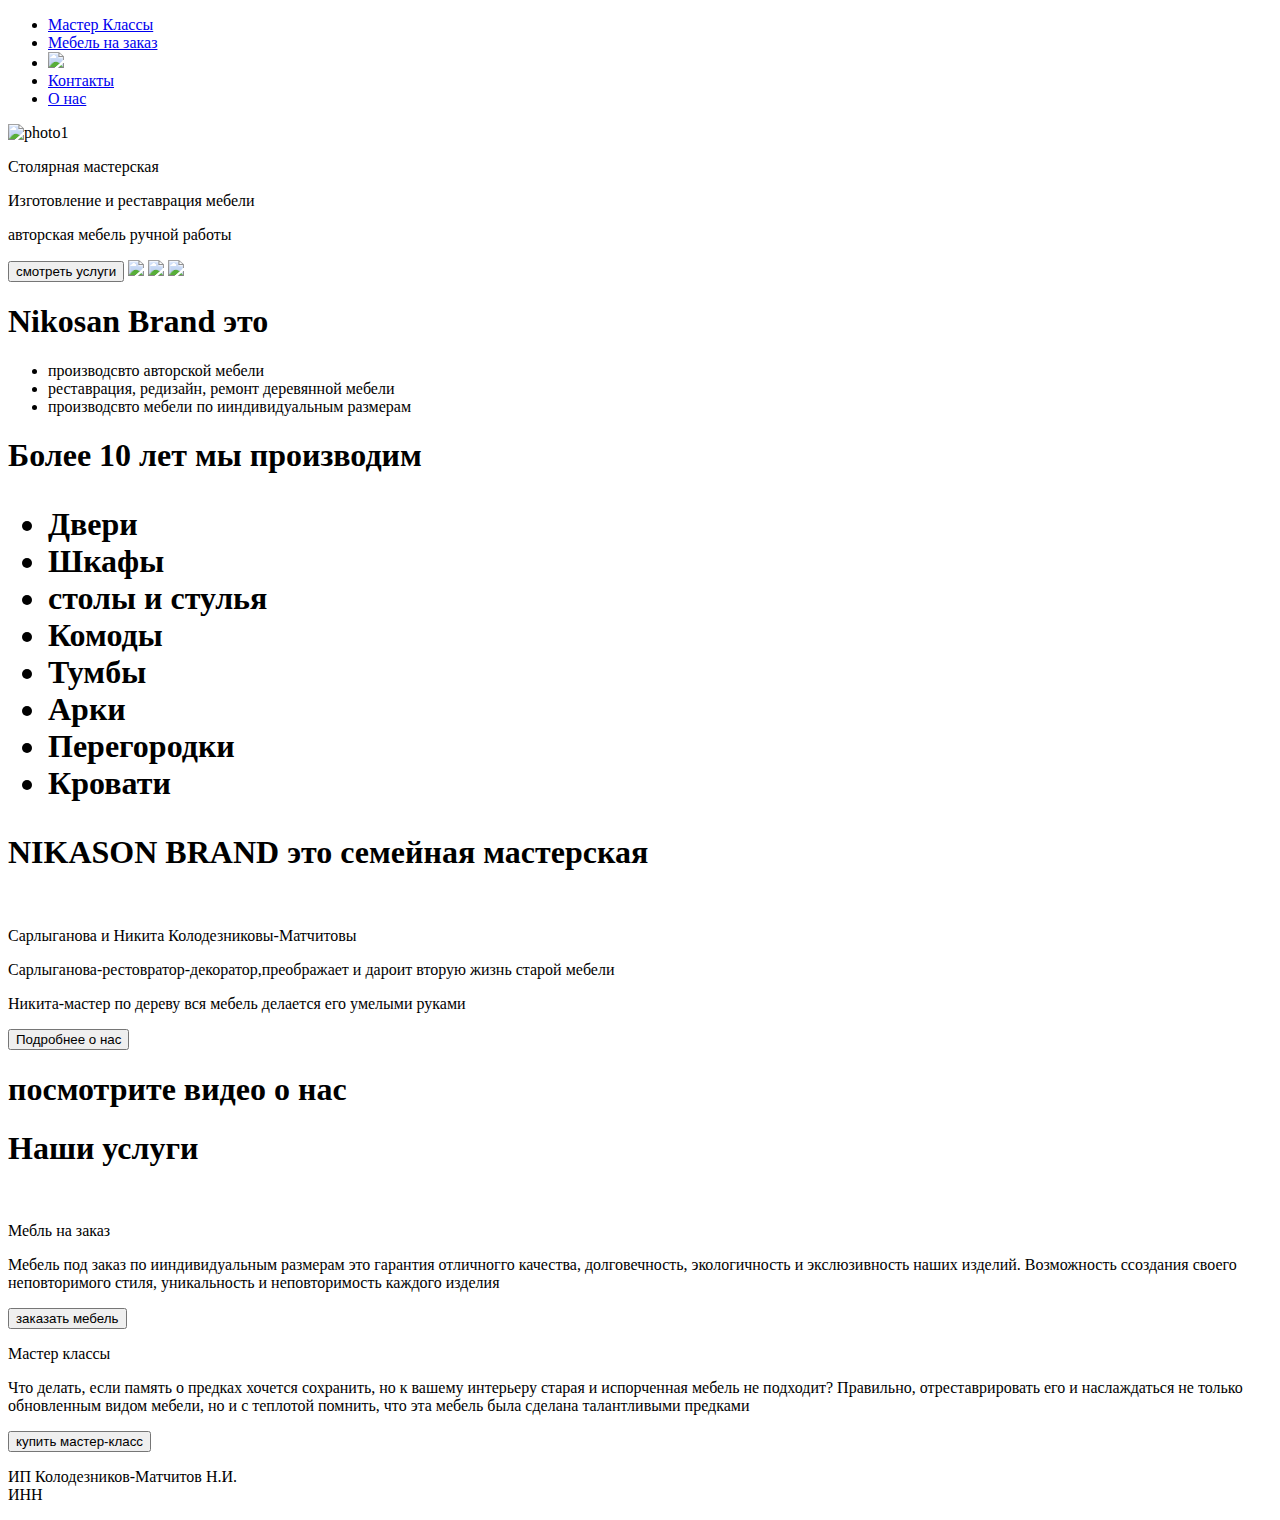
==== html/index.html @ ca7d0fd0 "prep" ====
<!DOCTYPE html> 
<html lang="en"> 
<head> 
    <meta charset="UTF-8"> 
    <meta http-equiv="X-UA-Compatible" content="IE=edge"> 
    <meta name="viewport" content="width=device-width, initial-scale=1.0"> 
    <title>Document</title> 
</head> 
<body> 
    <header> 
        <nav> 
            <ul> 
                <li> 
                    <a href="#">Мастер Классы</a> 
                </li> 
                    <li> 
                     <a href="#">Мебель на заказ</a> 
                    </li>  
                        <li> 
                            <img src="images_indexHTML/IMG_1024 4.svg"></a> 
                        </li>  
                            <li> 
                                <a href="#">Контакты</a> 
                            </li> 
                                <li> 
                                    <a href="#">О нас</a> 
                                </li> 
                                        </ul> 
        </nav> 
        </header> 
        <main> 
            <section> 
               <img src="#" alt="photo1"> 
                    <p>Столярная мастерская</p> 
                         <p>    Изготовление и реставрация мебели</p> 
                             <p>    авторская мебель ручной работы </p> 
                                <button>смотреть услуги</button> 
                                <img src="#"> 
                                <img src="#"> 
                               <img src="#"> 
            </section> 
 
            <section> 
 
                <h1>Nikosan Brand  это</h1> 
                <ul> 
                    <li>производсвто авторской мебели</li> 
                    <li>реставрация, редизайн, ремонт деревянной мебели</li> 
                    <li>производсвто мебели по ииндивидуальным размерам</li> 
                </ul> 
            </section> 
            <section> 
                <h1> 
                    Более 10 лет мы производим 
                    <ul> 
                        <li>Двери</li> 
                        <li>Шкафы</li> 
                        <li>столы и стулья</li> 
                        <li>Комоды</li> 
                        <li>Тумбы</li> 
                        <li>Арки</li> 
                        <li>Перегородки</li> 
                        <li>Кровати</li> 
                                         
                    </ul> 
                </h1> 
            </section> 
 
      
            <section> 
                <h1>NIKASON BRAND это семейная мастерская</h1> 
                <p><img src="#" alt=""></p> 
                <p>Сарлыганова и Никита Колодезниковы-Матчитовы</p> 
                <p>Сарлыганова-рестовратор-декоратор,преображает и дароит вторую жизнь старой мебели</p> 
                <p>Никита-мастер по дереву вся мебель делается его умелыми руками</p> 
                <p><button>Подробнее о нас</button></p> 
            </section> 
 
                <section> 
                    <h1>посмотрите видео о нас</h1> 
                </section> 
 
                <section> 
                    <h1>Наши услуги</h1> 
                    <p><img src="#" alt=""></p> 
                    <p>Мебль на заказ</p> 
                    <p> Мебель под заказ по ииндивидуальным размерам это гарантия отличногго качества, долговечность, экологичность и экслюзивность наших изделий. Возможность ссоздания своего неповторимого стиля, уникальность и неповторимость каждого изделия</p> 
                    <p><button>заказать мебель</button></p> 
                    <p>Мастер классы</p> 
                    <p>Что делать, если память о предках хочется сохранить, но к вашему интерьеру старая и испорченная мебель не подходит? Правильно, отреставрировать его и наслаждаться не только обновленным видом мебели, но и с теплотой помнить, что эта мебель была сделана талантливыми предками</p> 
                    <p><button>купить мастер-класс</button></p> 
                </section> 
                <footer> 
                    <div> 
                        <p>ИП Колодезников-Матчитов Н.И.<br> 
                        ИНН
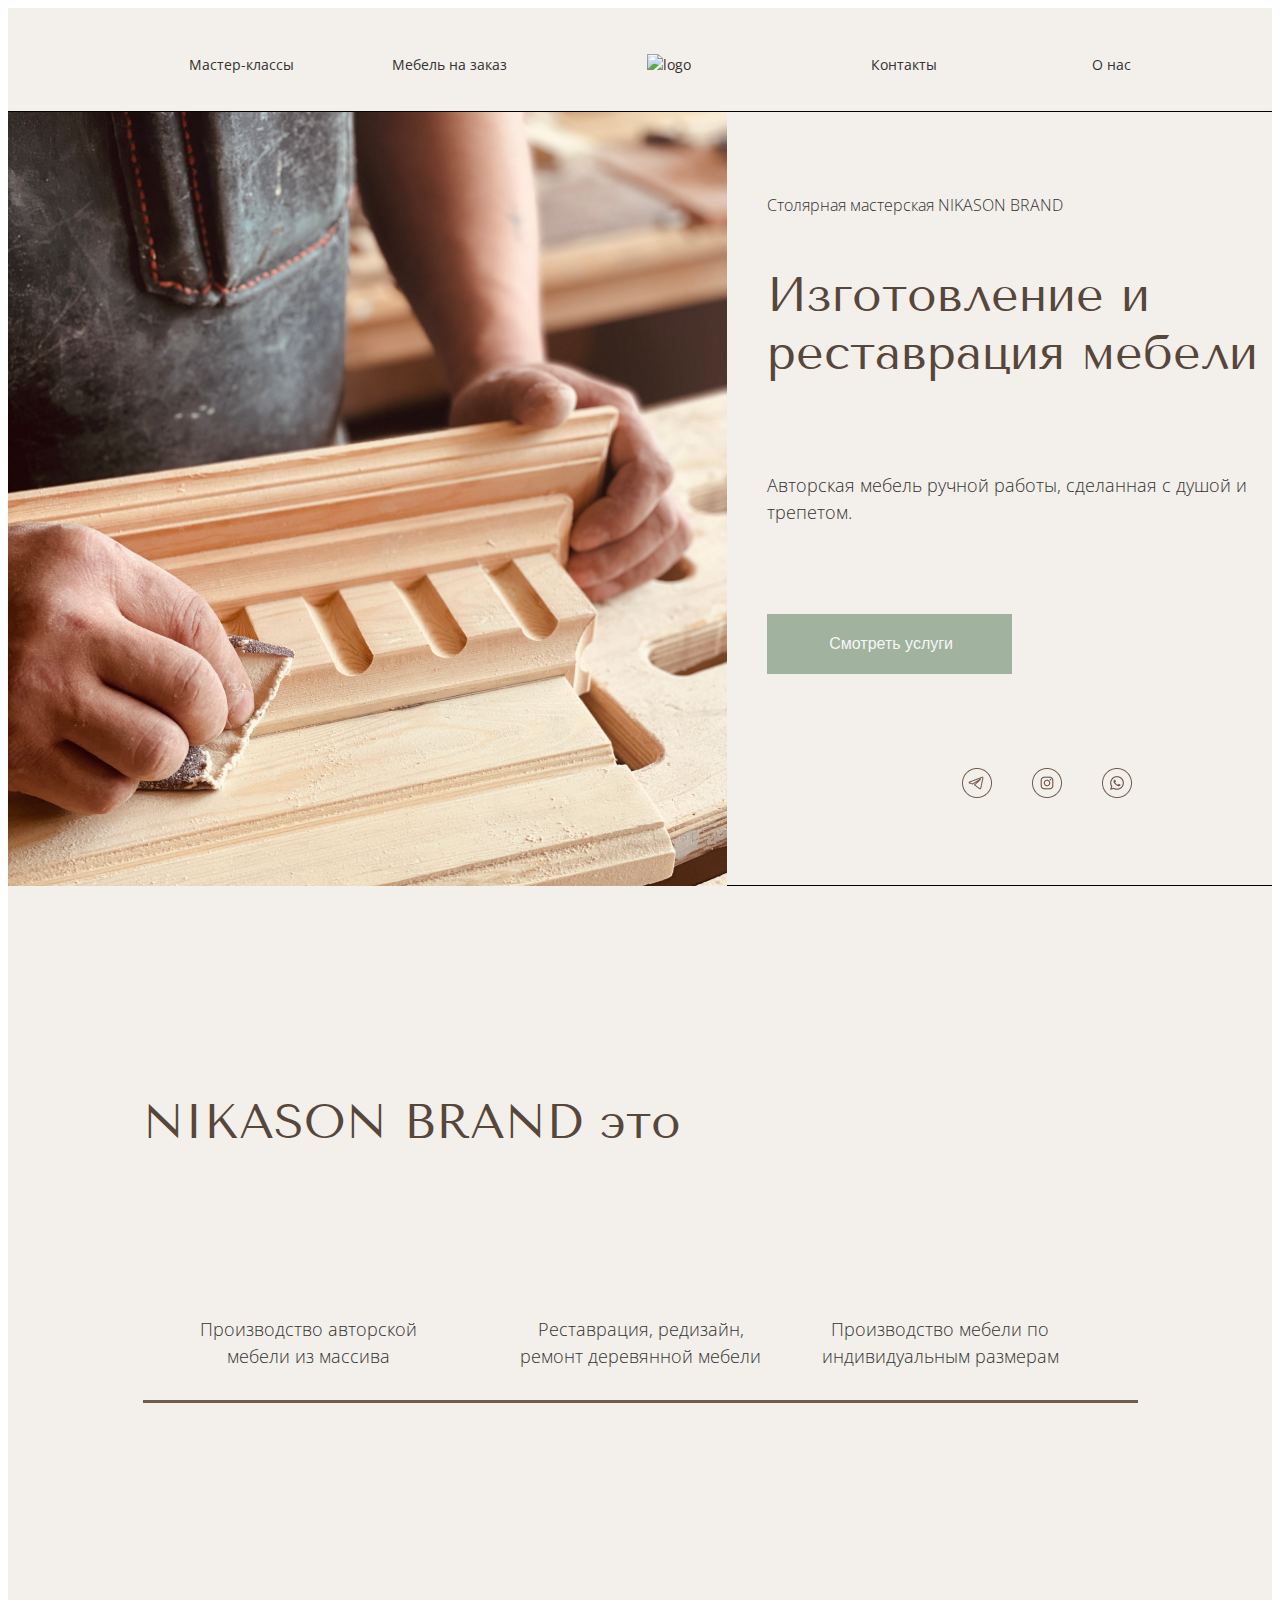
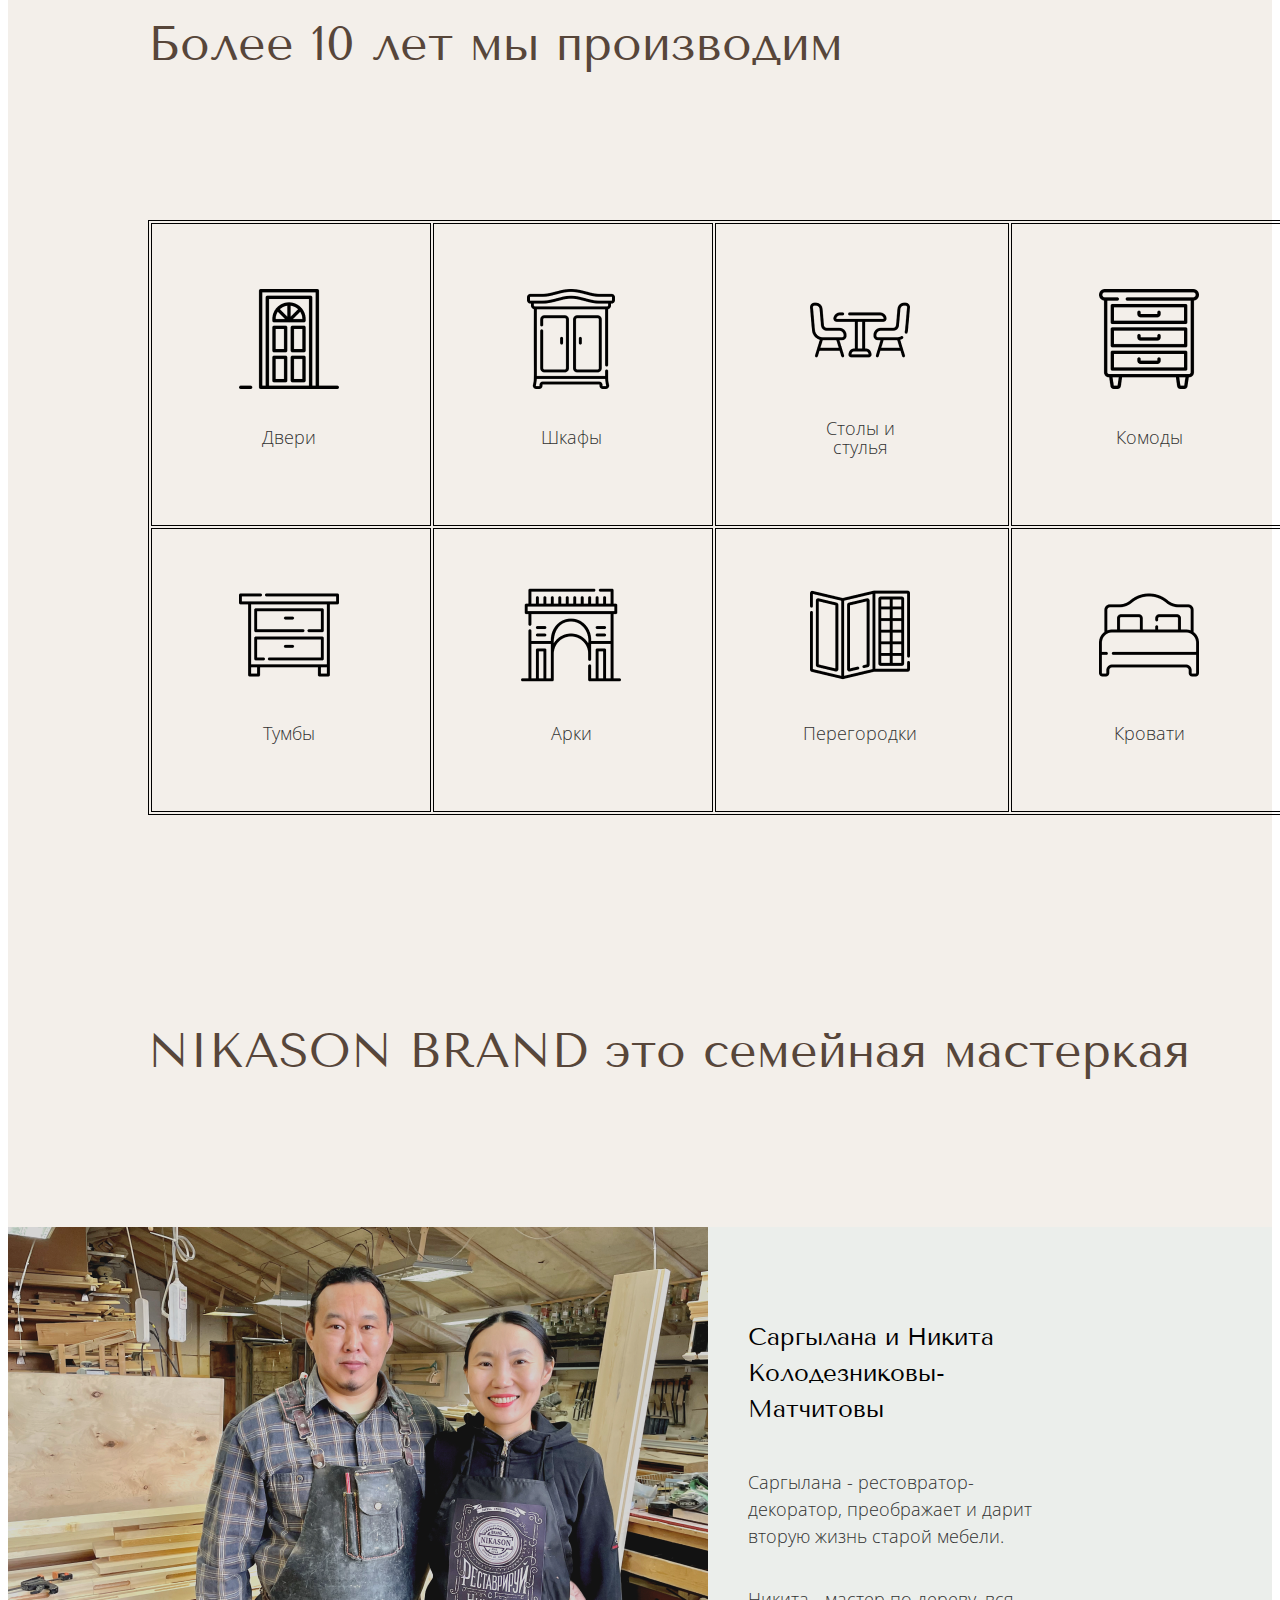
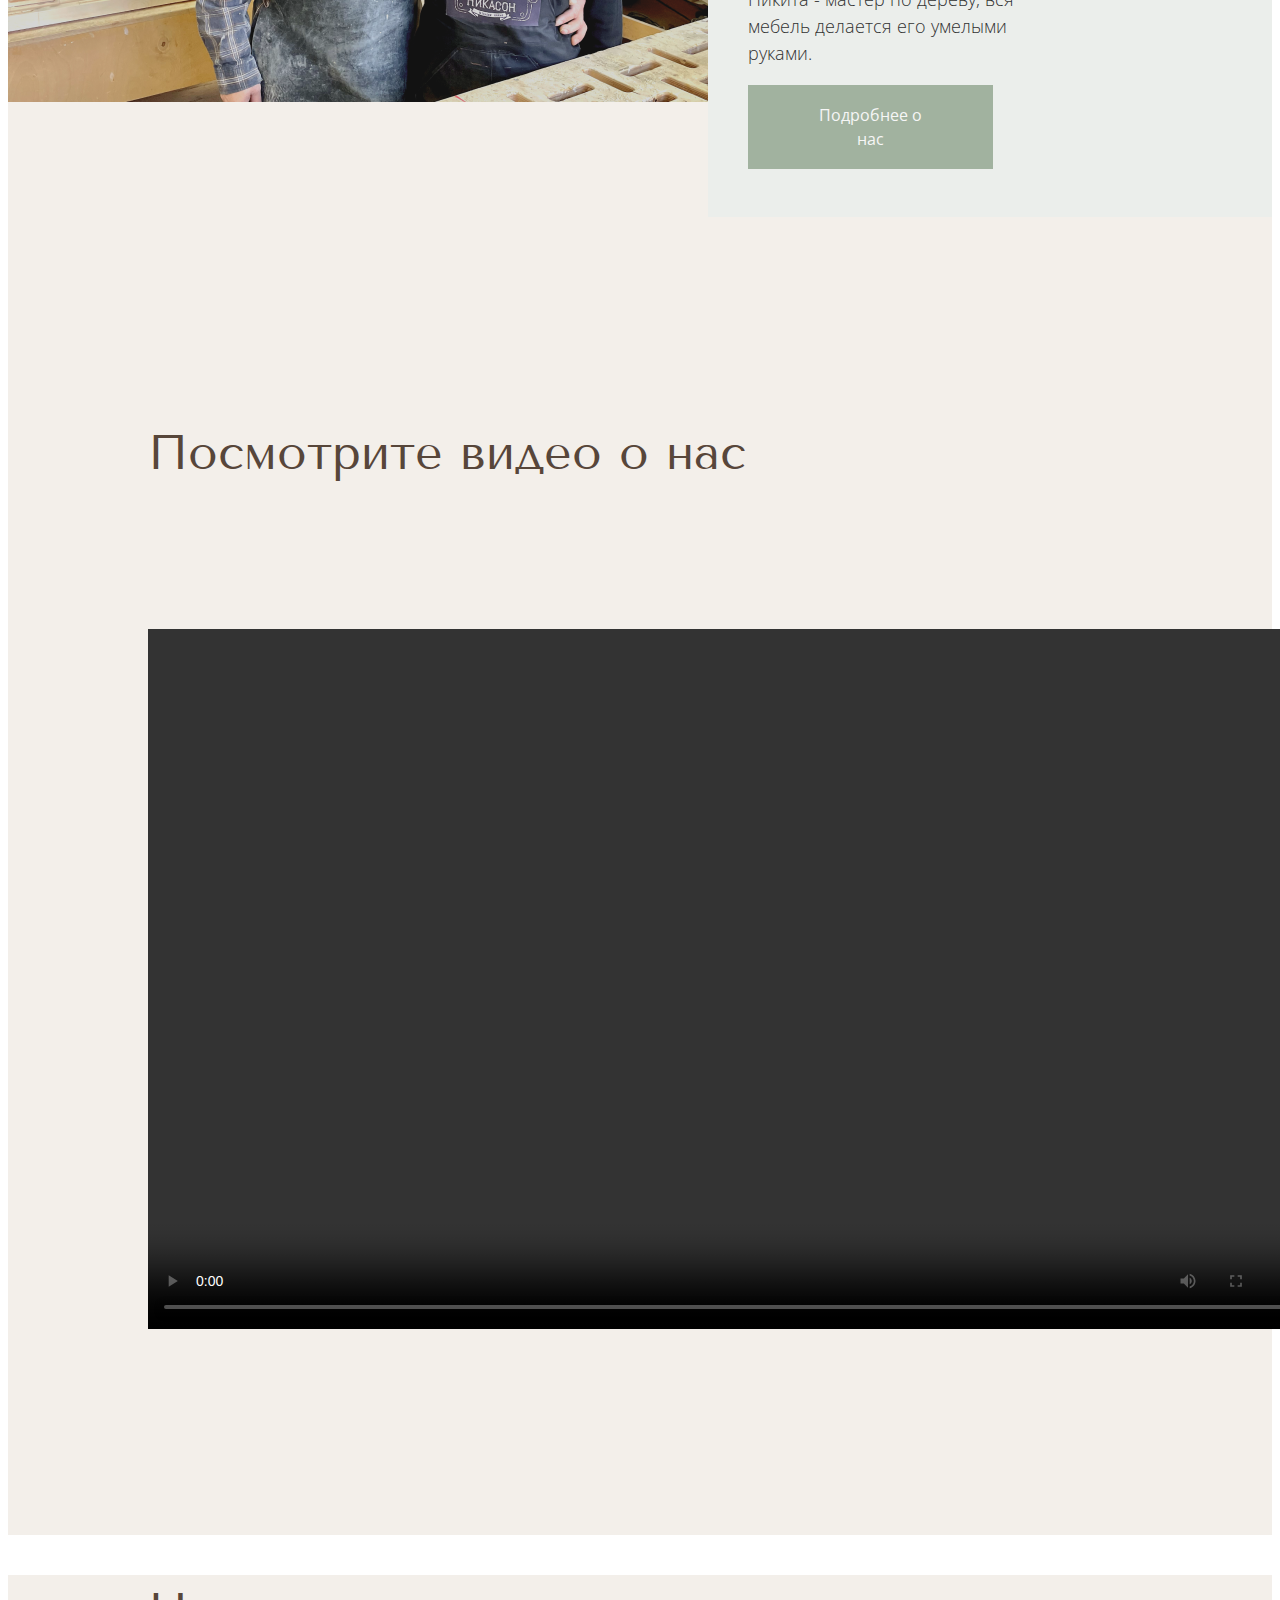
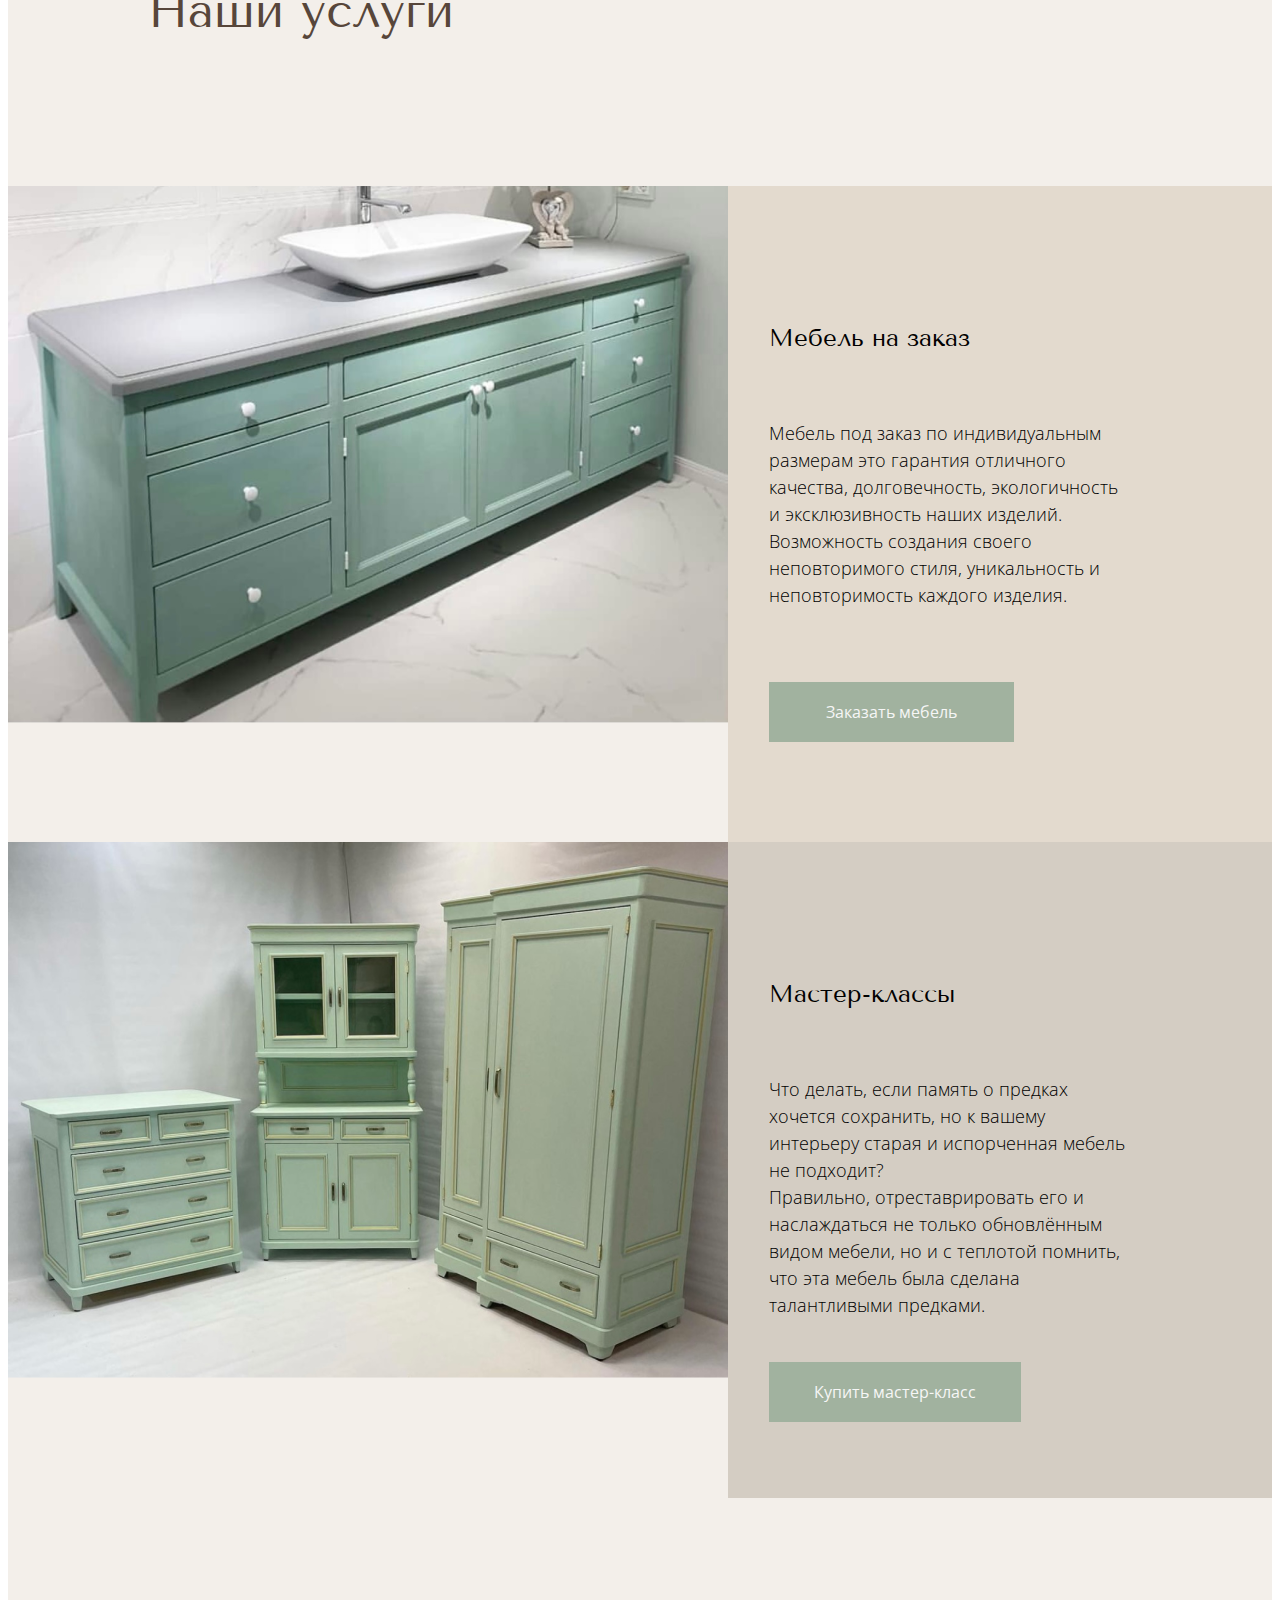
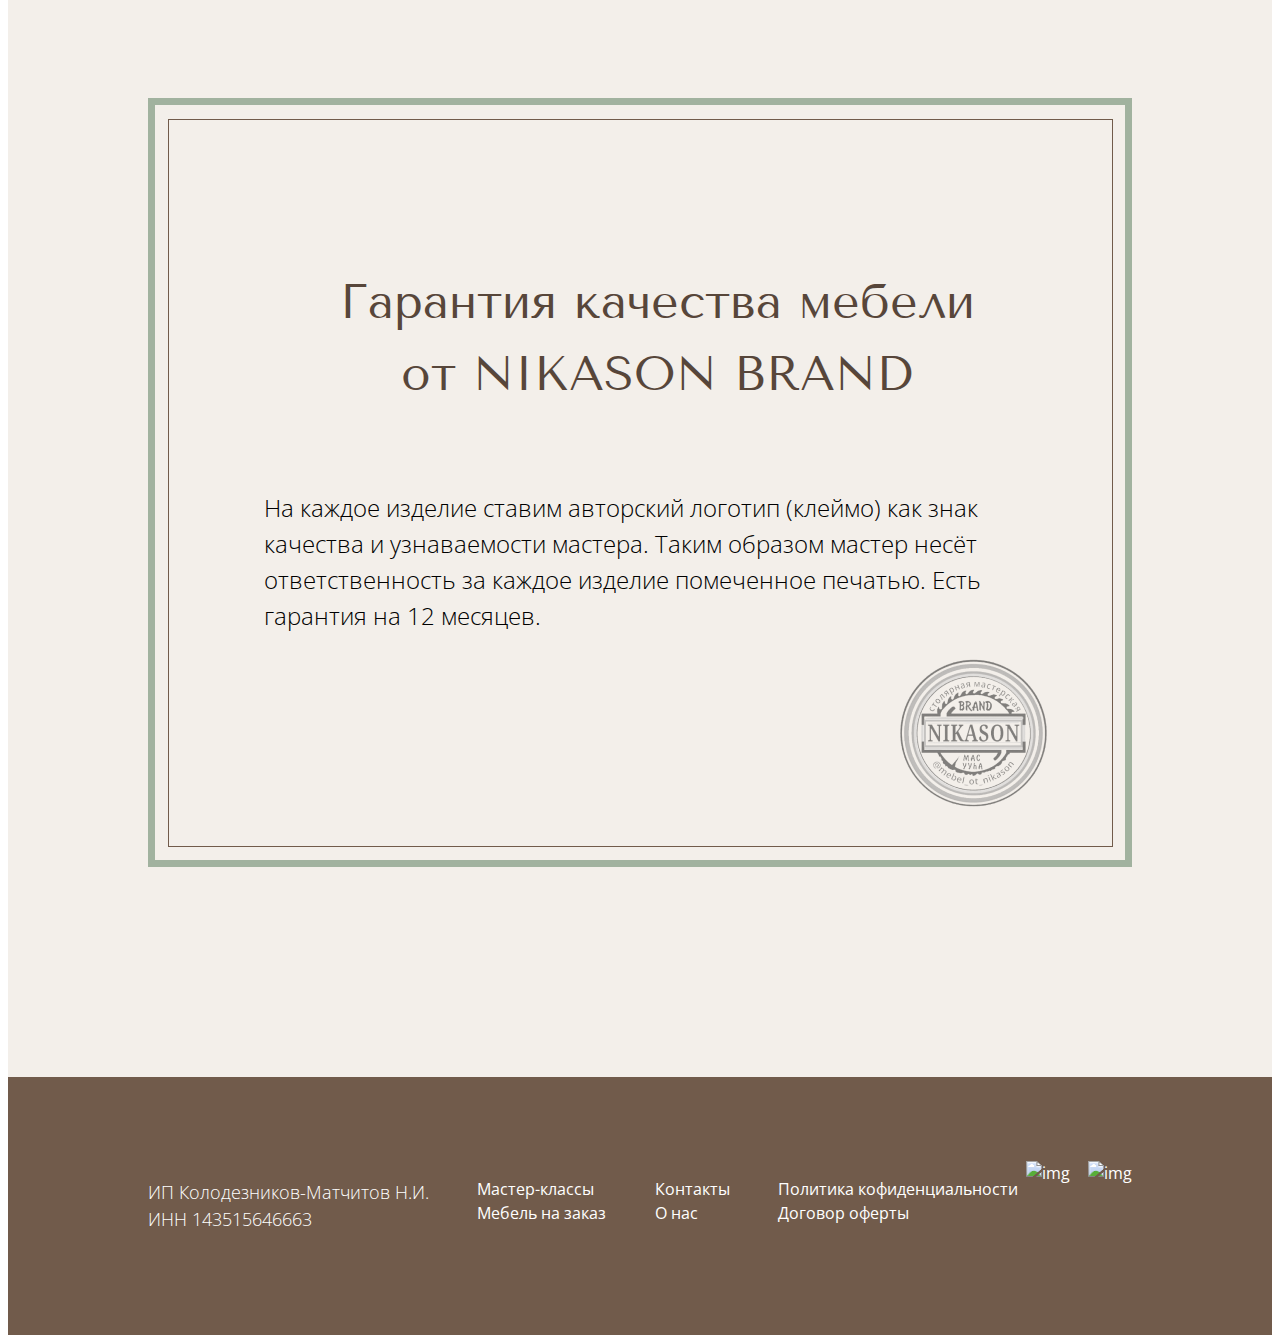
==== commit c24d3826: "final_commit" ====
--- a/html/index.html
+++ b/html/index.html
@@ -1,96 +1,197 @@
-<!DOCTYPE html> 
-<html lang="en"> 
-<head> 
-    <meta charset="UTF-8"> 
-    <meta http-equiv="X-UA-Compatible" content="IE=edge"> 
-    <meta name="viewport" content="width=device-width, initial-scale=1.0"> 
-    <title>Document</title> 
-</head> 
-<body> 
-    <header> 
-        <nav> 
-            <ul> 
-                <li> 
-                    <a href="#">Мастер Классы</a> 
-                </li> 
-                    <li> 
-                     <a href="#">Мебель на заказ</a> 
-                    </li>  
-                        <li> 
-                            <img src="images_indexHTML/IMG_1024 4.svg"></a> 
-                        </li>  
-                            <li> 
-                                <a href="#">Контакты</a> 
-                            </li> 
-                                <li> 
-                                    <a href="#">О нас</a> 
-                                </li> 
-                                        </ul> 
-        </nav> 
-        </header> 
-        <main> 
-            <section> 
-               <img src="#" alt="photo1"> 
-                    <p>Столярная мастерская</p> 
-                         <p>    Изготовление и реставрация мебели</p> 
-                             <p>    авторская мебель ручной работы </p> 
-                                <button>смотреть услуги</button> 
-                                <img src="#"> 
-                                <img src="#"> 
-                               <img src="#"> 
-            </section> 
- 
-            <section> 
- 
-                <h1>Nikosan Brand  это</h1> 
-                <ul> 
-                    <li>производсвто авторской мебели</li> 
-                    <li>реставрация, редизайн, ремонт деревянной мебели</li> 
-                    <li>производсвто мебели по ииндивидуальным размерам</li> 
-                </ul> 
-            </section> 
-            <section> 
-                <h1> 
-                    Более 10 лет мы производим 
-                    <ul> 
-                        <li>Двери</li> 
-                        <li>Шкафы</li> 
-                        <li>столы и стулья</li> 
-                        <li>Комоды</li> 
-                        <li>Тумбы</li> 
-                        <li>Арки</li> 
-                        <li>Перегородки</li> 
-                        <li>Кровати</li> 
-                                         
-                    </ul> 
-                </h1> 
-            </section> 
- 
-      
-            <section> 
-                <h1>NIKASON BRAND это семейная мастерская</h1> 
-                <p><img src="#" alt=""></p> 
-                <p>Сарлыганова и Никита Колодезниковы-Матчитовы</p> 
-                <p>Сарлыганова-рестовратор-декоратор,преображает и дароит вторую жизнь старой мебели</p> 
-                <p>Никита-мастер по дереву вся мебель делается его умелыми руками</p> 
-                <p><button>Подробнее о нас</button></p> 
-            </section> 
- 
-                <section> 
-                    <h1>посмотрите видео о нас</h1> 
-                </section> 
- 
-                <section> 
-                    <h1>Наши услуги</h1> 
-                    <p><img src="#" alt=""></p> 
-                    <p>Мебль на заказ</p> 
-                    <p> Мебель под заказ по ииндивидуальным размерам это гарантия отличногго качества, долговечность, экологичность и экслюзивность наших изделий. Возможность ссоздания своего неповторимого стиля, уникальность и неповторимость каждого изделия</p> 
-                    <p><button>заказать мебель</button></p> 
-                    <p>Мастер классы</p> 
-                    <p>Что делать, если память о предках хочется сохранить, но к вашему интерьеру старая и испорченная мебель не подходит? Правильно, отреставрировать его и наслаждаться не только обновленным видом мебели, но и с теплотой помнить, что эта мебель была сделана талантливыми предками</p> 
-                    <p><button>купить мастер-класс</button></p> 
-                </section> 
-                <footer> 
-                    <div> 
-                        <p>ИП Колодезников-Матчитов Н.И.<br> 
-                        ИНН+<!DOCTYPE html>
+<html lang="en">
+<head>
+    <meta charset="UTF-8">
+    <meta name="viewport" content="width=device-width, initial-scale=1.0">
+    <link rel="stylesheet" href="css/normal.css">
+    <link rel="stylesheet" href="css/index.css">
+    <link rel="preconnect" href="https://fonts.googleapis.com">
+    <link rel="preconnect" href="https://fonts.gstatic.com" crossorigin>
+    <link href="https://fonts.googleapis.com/css2?family=Tenor+Sans&family=Ubuntu:wght@300;500&display=swap" rel="stylesheet">
+    <link rel="preconnect" href="https://fonts.googleapis.com">
+    <link rel="preconnect" href="https://fonts.gstatic.com" crossorigin>
+    <link href="https://fonts.googleapis.com/css2?family=Open+Sans&family=Tenor+Sans&family=Ubuntu:wght@300;500&display=swap" rel="stylesheet">
+    <title>Document</title>
+</head>
+<body>
+    <header class="header">
+        <div class="container">
+           <nav class="navigate">
+               <ul class="navigate-item">
+                <li class="nav_link1"><a href="./master.html">Мастер-классы</a></li>
+               <li><a href="./custom_furniture.html">Мебель на заказ</a></li>
+               </ul>              
+               <a href="#"><div class="logo"><img src="image\custom\logotype.svg" alt="logo"></div></a>
+               <ul class="navigate-item">
+                <li><a href="#">Контакты</a></li>
+               <li class="nav_link2"><a href="./about-US.html">О нас</a></li>
+               </ul>                 
+           </nav>
+        </div>
+    </header>
+
+    <section class="top">
+        <div class="container">
+            <div id="tt" class="top-inner">
+                <div class="top-img"><img src="image/index/work.png" alt="img"></div>
+                <div class="top-info">
+                    <div class="top-info_subtable">Столярная мастерская NIKASON BRAND</div>
+                    <h1 class="top-info_title">Изготовление и реставрация мебели</h1>
+                    <div class="top-info_descr"><p>Авторская мебель ручной работы, сделанная с душой и трепетом.</p></div>
+                    <div class="top-info-bt">
+						<button class="top-info-bt_button">Смотреть услуги</button>
+					</div>
+                    <div class="top-info_link">
+                            <a href="#"><img src="image/index/TG.png" alt="tg"></a>
+                            <a href="#"><img src="image/index/Inst.png" alt="inst"></a>
+                            <a href="#"><img src="image/index/WhApp.png" alt="whapp"></a>
+                    </div>
+                </div>
+            </div>
+        </div>
+    </section>
+
+    <section class="overview">
+        <div class="container">
+            <div class="overview_info">
+                <h2>NIKASON BRAND это</h2>
+                <div class="overview-info_text">
+                    <div class="overview-info_text line"><p class="overview-info_text item">Производство авторской <br>мебели из массива</p></div>
+                    <div class="overview-info_text line"><p class="overview-info_text item">Реставрация, редизайн, ремонт деревянной мебели</p></div>
+                    <div class="overview-inf_text line"><p class="overview-info_text item">Производство мебели по индивидуальным размерам</p></div>
+                </div>
+            </div>
+         <div class="overview_table">
+            <h2>Более 10 лет мы производим</h2>
+            <table>
+                <tbody>
+                    <tr>
+                        <td>
+                            <img src="image/index/door.png" alt="Двери">
+                            <p>Двери</p>
+                        </td>
+                        <td>
+                            <img src="image/index/closet.png" alt="Шкафы">
+                            <p>Шкафы</p>
+                        </td>
+                        <td>
+                            <img src="image/index/chair.png" alt="Стол">
+                            <p>Столы и стулья</p>
+                        </td>
+                        <td>
+                            <img src="image/index/drawers.png" alt="Комод">
+                            <p>Комоды</p>
+                        </td>
+                    </tr>
+                    <tr>
+                        <td> 
+                            <img src="image/index/drawer.png" alt="Тумба">
+                            <p>Тумбы</p>
+                        </td>
+                        <td>
+                            <img src="image/index/gate.png" alt="Арка">
+                            <p>Арки</p>
+                        </td>
+                        <td>
+                            <img src="image/index/room_divider.png" alt="Перегородка">
+                            <p>Перегородки</p>
+                        </td>
+                        <td>
+                            <img src="image/index/bed.png" alt="Кровать">
+                            <p>Кровати</p>
+                        </td>
+                </tr>
+                </tbody>
+            </table>
+        </div>
+         <div class="overview-family">
+            <h2>NIKASON BRAND <span>это семейная мастеркая</span></h2>
+            <div class="overview-family_items">
+                <div class="items_img"><img src="image/index/family.png" alt="img"></div>
+                <div class="items_descr">
+                    <h3>Саргылана и Никита Колодезниковы-Матчитовы</h3>
+                    <p>Саргылана - рестовратор-декоратор, преображает и дарит вторую жизнь старой мебели.</p>
+
+                        <p>Никита - мастер по дереву, вся мебель делается его умелыми руками.</p>
+                    <button class="overview-family_button">Подробнее о нас</button>    
+                </div>
+            </div>
+         </div>
+         <div class="overview-video">
+                <h2>Посмотрите видео о нас</h2>
+                <video width="1160" height="700" controls="controls"></video>
+         </div>
+         </div>
+    </section>
+    
+    <section class="price">
+        <div class="container">
+            <h2 class="title">Наши услуги</h2>
+            <div class="price-items">
+                <div class="price-items_box">
+                    <div class="price-item_img">
+                        <img src="image/index/custom.png" alt="img">
+                    </div>
+                    <div class="price-item_descr">
+                        <h3>Мебель на заказ</h3>
+                        <p>Мебель под заказ по индивидуальным размерам это гарантия отличного качества, долговечность, экологичность и эксклюзивность наших изделий.<br> 
+                            Возможность создания своего неповторимого стиля, уникальность и неповторимость каждого изделия.</p>
+                        <button class="price-item_button">Заказать мебель</button>
+                    </div>
+                </div>
+                <div class="price-items_box">
+                    <div class="price-item_img">
+                        <img src="image/index/master.png" alt="img">
+                    </div>
+                    <div class="price-item_desc">
+                        <h3>Мастер-классы</h3>
+                        <p>Что делать, если память о предках хочется сохранить, но к вашему интерьеру старая и испорченная мебель не подходит?<br> 
+                            Правильно, отреставрировать его и наслаждаться не только обновлённым видом мебели, но и с теплотой помнить, что эта мебель была сделана талантливыми предками.
+                            </p>
+                        <button class="price-item_button">Купить мастер-класс</button>
+                    </div>
+                </div>
+            </div>
+            <div class="price-garant">
+                <div class="price-garant_border">
+                    <div class="price-garant_border inner">
+                        <div class="price-garant_inner">
+                            <h2>Гарантия качества мебели<br> от NIKASON BRAND</h2>
+                            <p>На каждое изделие ставим авторский логотип (клеймо) как знак качества и узнаваемости мастера. Таким образом мастер несёт ответственность за каждое изделие помеченное печатью. Есть гарантия на 12 месяцев. </p>
+                            <div class="price-garant_logo"><img src="image/index/LoGo.png"></div>
+                        </div>
+                    </div>
+                </div>
+            </div>
+        </div>
+    </section>
+    <footer class="footer">
+		<div class="container">
+			<div class="footer-inner">
+                <p>
+                    ИП Колодезников-Матчитов Н.И.<br>
+                           ИНН 143515646663
+                </p>
+                <ul class="footer-inner_items">
+                    <li><a href="./master.html">Мастер-классы</a></li>
+                    <li><a href="./custom_furniture.html">Мебель на заказ</a></li>
+                </ul>
+                <ul class="footer-inner_items">
+                    <li><a href="#">Контакты</a></li>
+                    <li><a href="./about-US.html">О нас</a></li>
+                </ul>
+                <ul class="footer-inner_items">
+                    <li><a href="#">Политика кофиденциальности</a></li>
+                    <li><a href="#">Договор оферты</a></li>
+                </ul>
+                <div class="footer-inner_link">
+					<a href="#"><img src="image\custom\InstLogo.png" alt="img"></a>
+					<a href="#"><img src="image/custom/whatsappLogo.png" alt="img"></a>
+                </div>
+
+			</div>
+		</div>
+		
+	</footer>
+</body>
+</html>--- a/html/css/index.css
+++ b/html/css/index.css
@@ -0,0 +1,327 @@
+*{
+    box-sizing: border-box;
+}
+body{
+    color: #000;
+    font-family: 'Open Sans', sans-serif;
+    font-size: 16px;
+    font-style: normal;
+    line-height: 150%;
+    font-weight: 400;
+}
+.container{
+    max-width: 1440px;
+    margin: 0 auto;
+    padding: 0;
+    background-color:rgba(243, 239, 234, 1);
+}
+header a{
+    color: #323232;
+    font-family: 'Open Sans', sans-serif;
+    font-size: 14px;
+    font-style: normal;
+    font-weight: 400;
+    line-height: 150%;
+}
+a{
+    text-decoration: none;
+    
+}
+p{
+    font-family: 'Open Sans', sans-serif;
+    font-size: 18px;
+    font-style: normal;
+    font-weight: 300;
+    line-height: 150%; /* 27px */
+    color: #323232;
+}
+h1, h2{
+    font-family: 'Tenor Sans', sans-serif;
+    color: #57463A;
+    font-size: 48px;
+    font-style: normal;
+    font-weight: 400;
+    line-height: 120%;
+}
+h2{
+    line-height: 150%; 
+    padding-bottom: 100px;  
+}
+.num-bolt{
+    font-family: 'Tenor Sans', sans-serif;
+    color: #57463A;
+    font-size: 48px;
+    font-style: normal;
+    font-weight: 400;
+    line-height: 150%;
+    text-align: center;
+    padding-top: 157.5px; 
+}
+.navigate{
+    display: flex;
+    align-items: center;
+    border-bottom: solid 1px #000;
+    padding: 28px 141px 19px;
+    justify-content: space-between;
+}
+.navigate-item{
+    display: flex;
+}
+.nav_link1{
+    margin-right: 98px;
+}
+.nav_link2{
+    margin-left: 155px;
+}
+
+
+.top-inner{
+    display: flex;
+}
+
+.top-info{
+    width: 100%;
+    border-bottom: solid 1px #000;
+    display: flex;
+    justify-content: center;
+    text-align: left;
+    flex-direction: column;
+    padding-left: 40px;
+}
+.top-info_subtable{
+    color: #323232;
+    font-family: 'Open Sans', sans-serif;
+    font-size: 16px;
+    font-style: normal;
+    font-weight: 300;
+    line-height: 150%; /* 24px */
+    padding-bottom: 17px;
+}
+.top-info_descr{
+    padding-top: 40px;
+    padding-bottom: 70px;
+}
+.top-info-bt_button{
+    text-align: right;
+    font-size: 16px;
+    color: #F6F6F6;
+    background:#A1B29F;
+    padding: 18px 59px;
+    width: 245px;
+    height: 60px;
+    flex-shrink: 0;
+}
+.top-info-bt{
+    padding-bottom: 94px;
+}
+.top-img{
+    height: 774px;
+    flex-shrink: 0;
+    width: 719px;
+}
+button{
+    border: none;
+}
+.top-info_link{
+    display: flex;
+    gap: 40px;
+   justify-content: flex-end;
+   padding-right: 140px;;
+}
+
+
+.overview_info{
+    padding: 160px 134px 160px 135px;
+}
+.overview-info_text{
+    display: flex;
+    justify-content: space-around;
+    padding-bottom: 6px;
+}
+.overview-info_text p{
+    text-align: center;
+    width: 268px; 
+}
+.overview-info_text .line{
+    width: 360px;
+    border-bottom: solid 3px #715B4B;
+}
+
+.overview_table{
+    padding: 0 140px 160px;
+}
+table, tr, td{
+    border: solid 1px #000;
+}
+td{
+    padding: 56px 91px 51px 87px;
+    text-align: center;
+}
+td p{
+    padding-top: 15px;
+    font-family: 'Open Sans';
+    font-size: 18px;
+    font-style: normal;
+    font-weight: 300;
+    line-height: 102.99%; /* 18.538px */
+    color: #323232;
+}
+
+
+.overview-family h2{
+    padding-left: 140px;
+}
+.overview-family_items{
+    display: flex;
+}
+.items_descr{
+    padding: 68px 220px 48px 40px;
+    background: #EBEEEB;
+    display: flex;
+    flex-direction: column;
+    justify-content: space-around;
+}
+h3{
+    color: #000;
+    font-size: 24px;
+    font-style: normal;
+    font-weight: 400;
+    line-height: 150%; /* 36px */
+    font-family: 'Tenor Sans', sans-serif;
+}
+.overview-family_button{
+    padding: 18px 56px;
+    text-align: center;
+    font-family: Open Sans;
+    font-size: 16px;
+    font-style: normal;
+    font-weight: 400;
+    line-height: 150%; /* 24px */
+    color: #F6F6F6;
+    background: #A1B29F;
+    width: 245px;
+}
+
+.overview-video{
+    padding: 160px 140px 200px;
+}
+
+.price .title{
+    padding-left: 140px;
+    
+}
+.price h3{
+    padding-bottom: 40px;
+}
+.price p{
+    color: #000;
+}
+.price-items_box{
+    display: flex;
+    
+}
+.price-item_img{
+    width: 720px;
+    height: 536.33px;
+    flex-shrink: 0;
+}
+.price-item_descr{
+    background: #E3DACE;
+    padding: 110px 140px 100px 41px;
+}
+.price-item_desc{
+    background: #D4CDC3;
+    padding: 110px 145px 76px 41px;
+}
+.price-item_desc p{
+    padding-bottom: 25px;
+}
+.price-item_descr p{
+    padding-bottom: 55px;
+}
+.price-item_descr .price-item_button{
+    padding: 18px 57px;
+    background: #A1B29F;
+    text-align: center;
+    font-family: Open Sans;
+    font-size: 16px;
+    font-style: normal;
+    font-weight: 400;
+    line-height: 150%; /* 24px */
+    color: #F6F6F6;
+}
+.price-item_desc .price-item_button{
+    padding: 18px 45px;
+    background: #A1B29F;
+    text-align: center;
+    font-family: Open Sans;
+    font-size: 16px;
+    font-style: normal;
+    font-weight: 400;
+    line-height: 150%; /* 24px */
+    color: #F6F6F6;
+}
+
+.price-garant{
+    padding: 200px 140px 210px;    
+}
+.price-garant h2{
+    padding-bottom: 40px;
+    text-align: center;
+}
+.price-garant_border{
+    border: 7px solid #A1B29F;
+}
+.price-garant_border .inner{
+    margin: 14px 12px 13px 13px;
+    border: 1px solid #715B4B;
+    display: flex;
+    flex-direction: column;
+    justify-content: center;
+    align-items: center;
+}
+.price-garant_inner{
+    padding: 106px 62px 38px 95px;
+    text-align: left;
+    font-family: 'Open Sans', sans-serif;
+    font-size: 24px;
+    font-style: normal;
+    font-weight: 300;
+    line-height: 150%; /* 36px */
+    color: #000;
+}
+.price-garant_inner p{
+    font-size: 24px;
+    max-width: 922px;
+}
+.price-garant_logo{
+    display: flex;
+    justify-content: flex-end;
+}
+
+
+.footer-inner{
+    background-color: #715B4B;
+    padding: 84px 140px;
+    display: flex;
+    justify-content: space-between;
+}
+.footer-inner_items{
+    display: flex;
+    flex-direction: column;
+}
+.footer-inner_link{
+    max-width: 130px;
+    display: flex;
+    gap:18px;
+    flex-wrap: wrap;
+}
+.footer-inner p{
+    color: #fff;
+}
+.footer-inner a{
+    color: #fff;
+}
+li{
+    list-style: none;
+}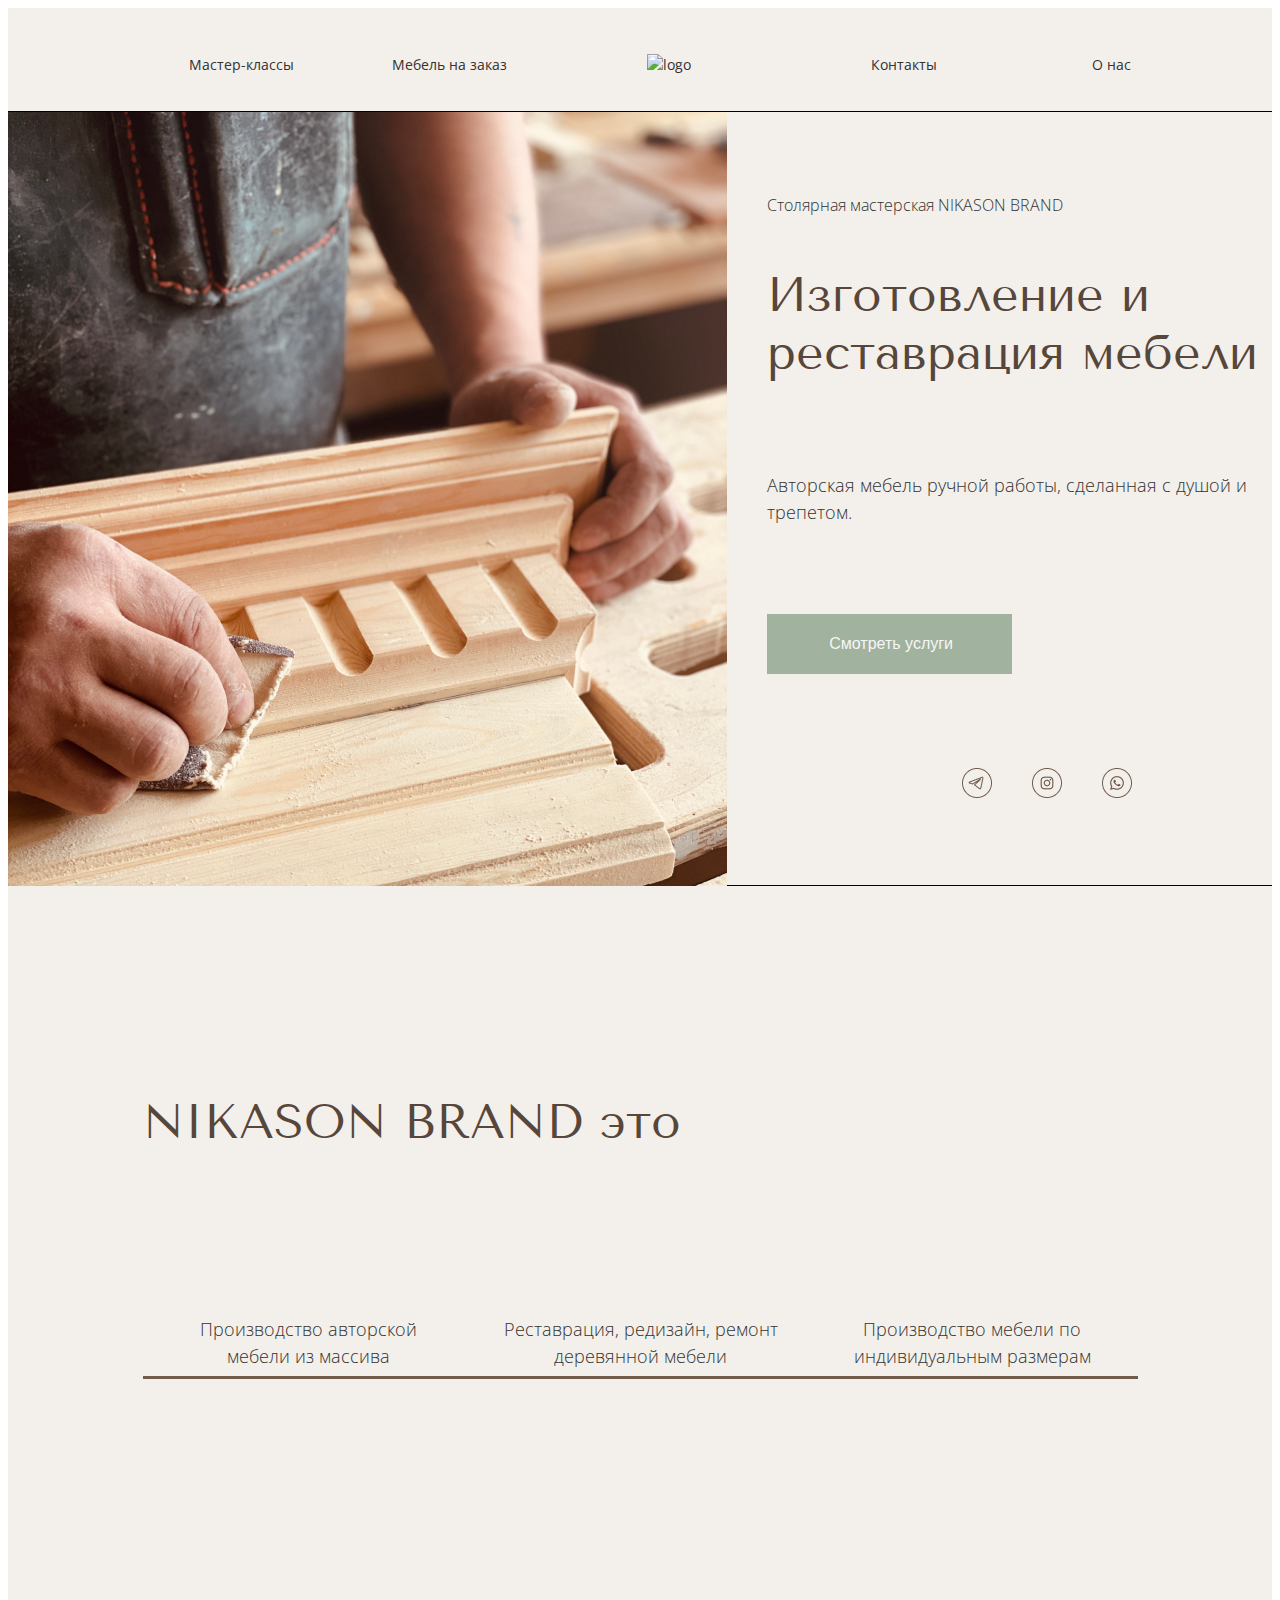
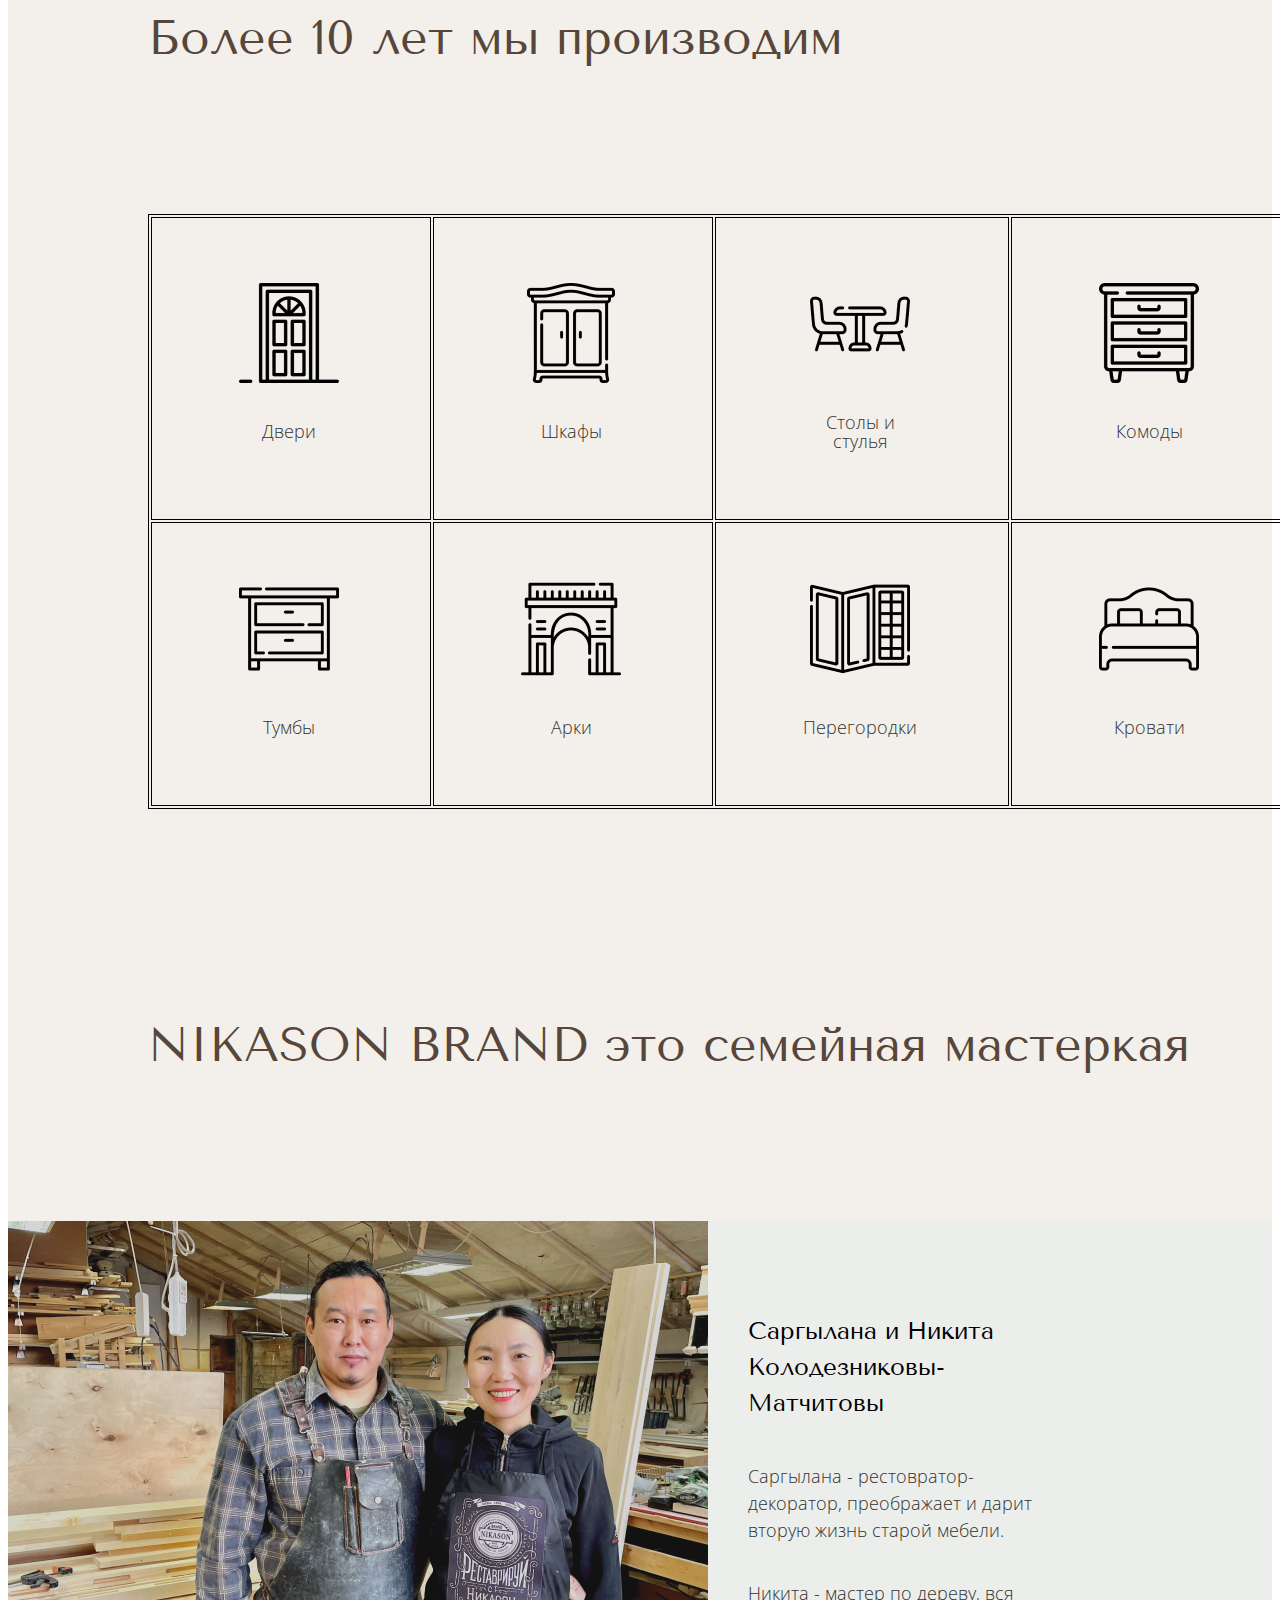
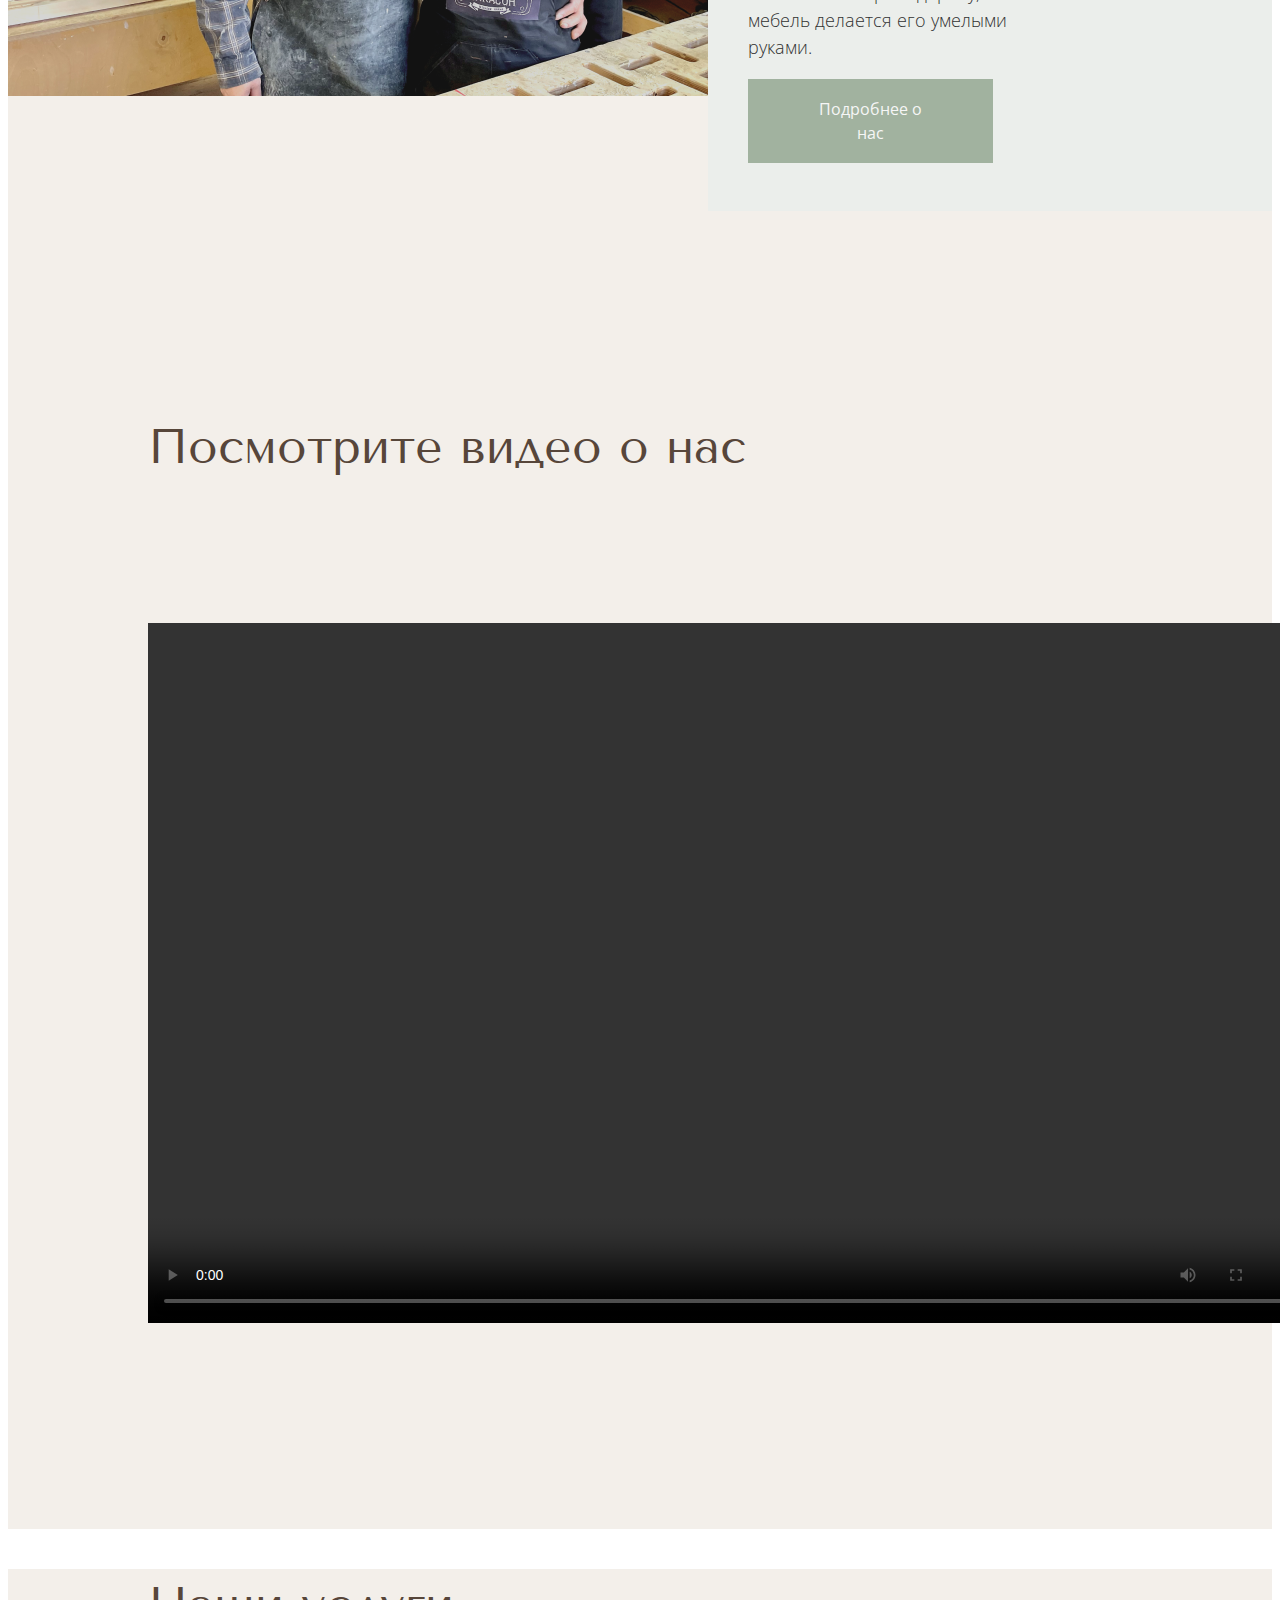
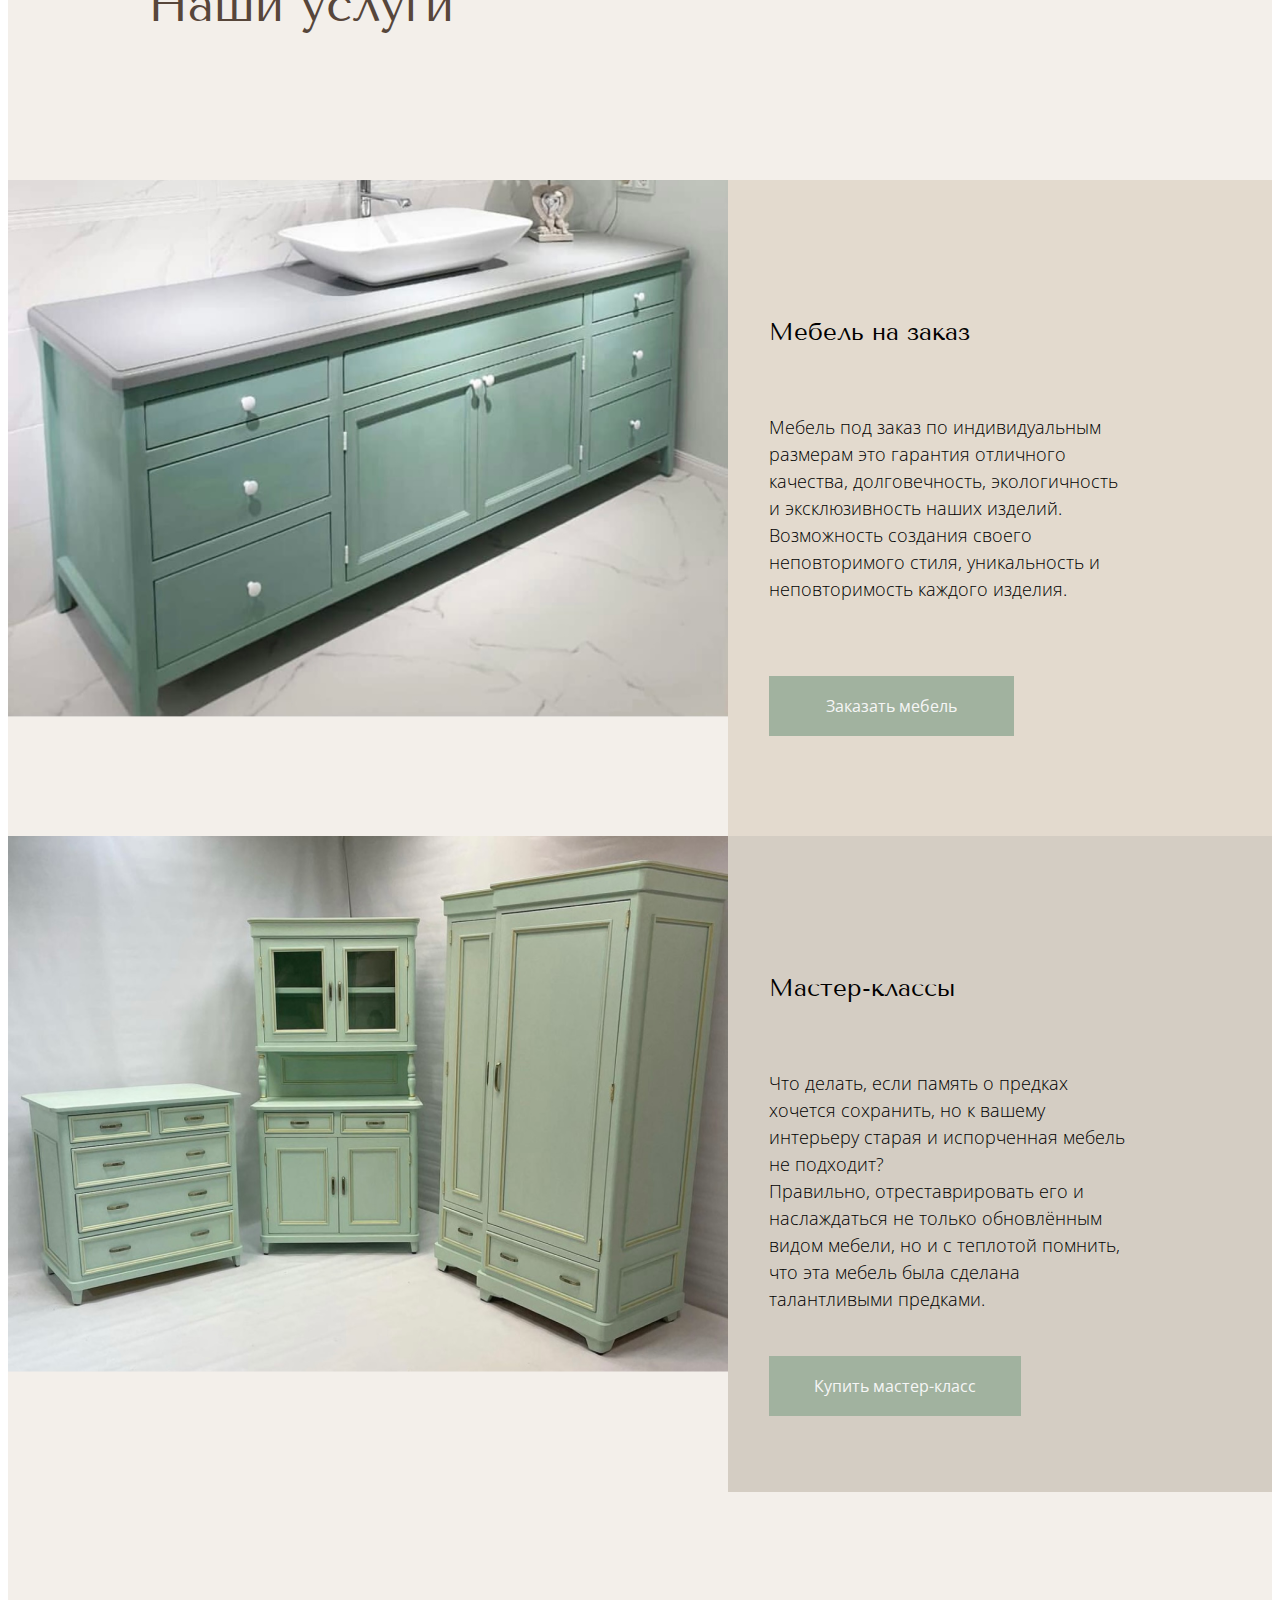
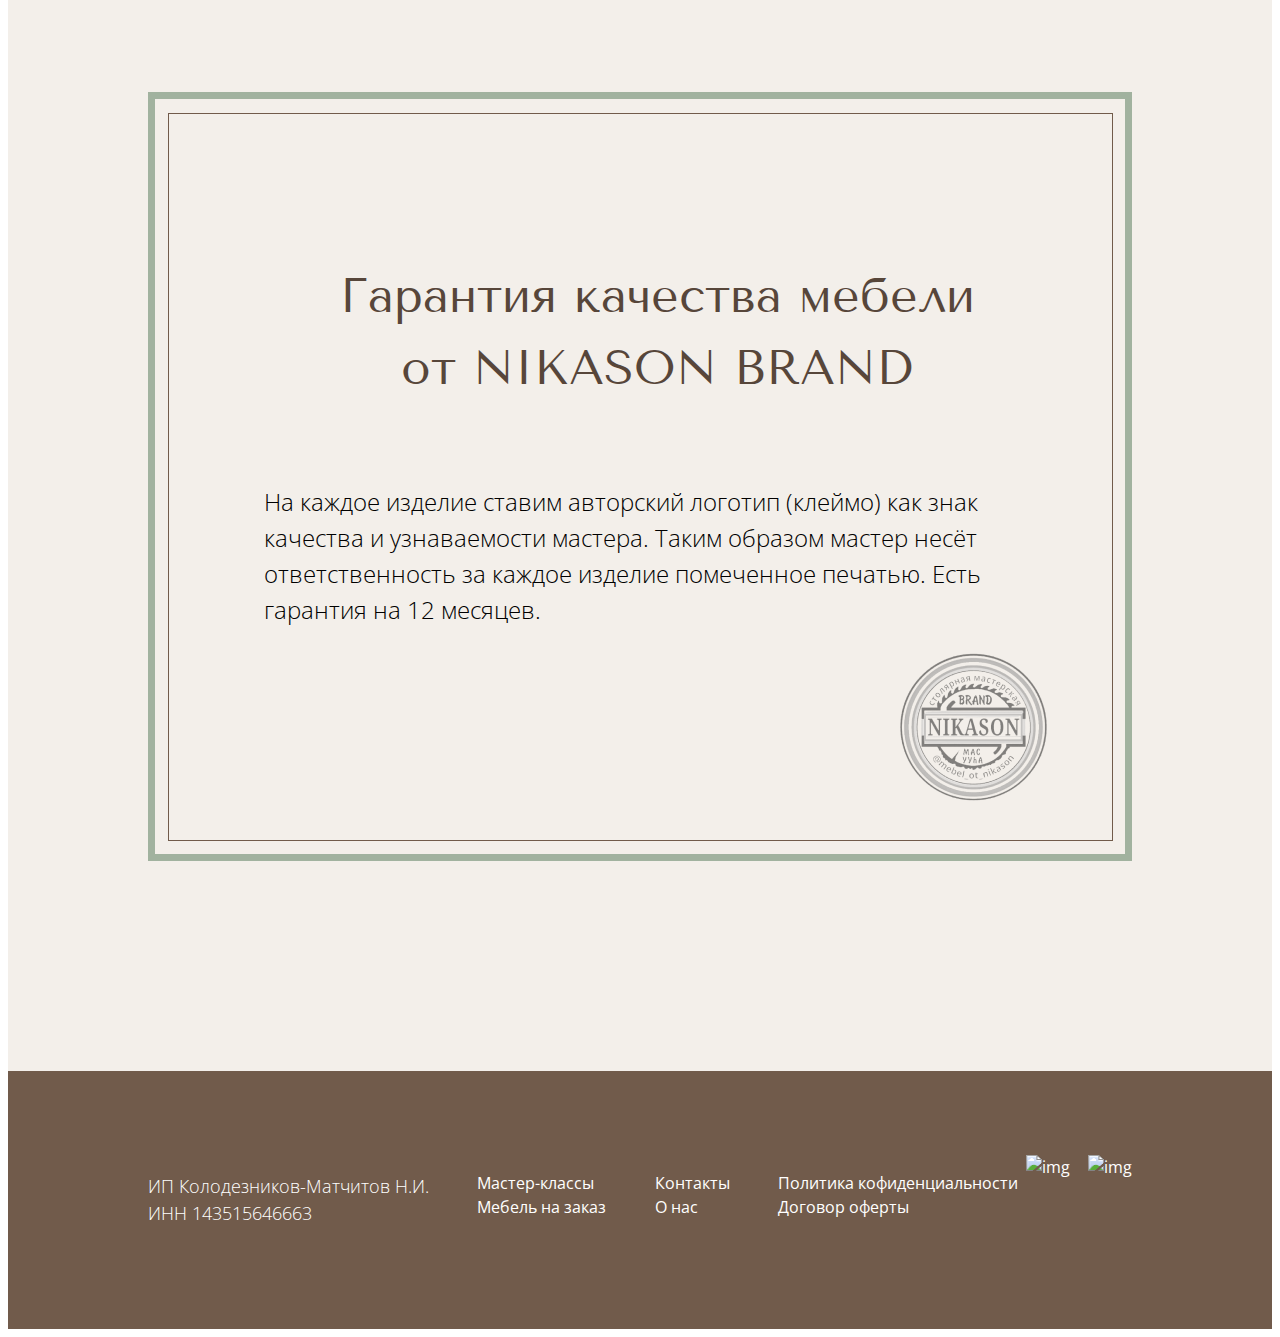
==== commit 8e566ad6: "5Lab" ====
--- a/html/index.html
+++ b/html/index.html
@@ -1,25 +1,28 @@
 <!DOCTYPE html>
 <html lang="en">
 <head>
-    <meta charset="UTF-8">
-    <meta name="viewport" content="width=device-width, initial-scale=1.0">
-    <link rel="stylesheet" href="css/normal.css">
-    <link rel="stylesheet" href="css/index.css">
-    <link rel="preconnect" href="https://fonts.googleapis.com">
-    <link rel="preconnect" href="https://fonts.gstatic.com" crossorigin>
-    <link href="https://fonts.googleapis.com/css2?family=Tenor+Sans&family=Ubuntu:wght@300;500&display=swap" rel="stylesheet">
-    <link rel="preconnect" href="https://fonts.googleapis.com">
-    <link rel="preconnect" href="https://fonts.gstatic.com" crossorigin>
-    <link href="https://fonts.googleapis.com/css2?family=Open+Sans&family=Tenor+Sans&family=Ubuntu:wght@300;500&display=swap" rel="stylesheet">
-    <title>Document</title>
+    
+        <meta charset="UTF-8">
+        <meta http-equiv="X-UA-Compatible" content="IE=edge">
+        <meta name="viewport" content="width=device-width, initial-scale=1.0">
+        <link rel="stylesheet" href="css/normal.css">
+        <link rel="stylesheet" href="css/index.css">
+        <script src="js/function.js"></script> 
+        <link rel="preconnect" href="https://fonts.googleapis.com">
+        <link rel="preconnect" href="https://fonts.gstatic.com" crossorigin>
+        <link href="https://fonts.googleapis.com/css2?family=Tenor+Sans&family=Ubuntu:wght@300;500&display=swap" rel="stylesheet">
+        <link rel="preconnect" href="https://fonts.googleapis.com">
+        <link rel="preconnect" href="https://fonts.gstatic.com" crossorigin>
+        <link href="https://fonts.googleapis.com/css2?family=Open+Sans&family=Tenor+Sans&family=Ubuntu:wght@300;500&display=swap" rel="stylesheet">
+        <title>Document</title>
+    
 </head>
 <body>
-    <header class="header">
-        <div class="container">
-           <nav class="navigate">
+<header class="header container">
+		           <nav class="navigate">
                <ul class="navigate-item">
                 <li class="nav_link1"><a href="./master.html">Мастер-классы</a></li>
-               <li><a href="./custom_furniture.html">Мебель на заказ</a></li>
+               <li><a href="custom_furniture.html">Мебель на заказ</a></li>
                </ul>              
                <a href="#"><div class="logo"><img src="image\custom\logotype.svg" alt="logo"></div></a>
                <ul class="navigate-item">
@@ -27,171 +30,177 @@
                <li class="nav_link2"><a href="./about-US.html">О нас</a></li>
                </ul>                 
            </nav>
-        </div>
+       
     </header>
-
-    <section class="top">
-        <div class="container">
-            <div id="tt" class="top-inner">
-                <div class="top-img"><img src="image/index/work.png" alt="img"></div>
-                <div class="top-info">
-                    <div class="top-info_subtable">Столярная мастерская NIKASON BRAND</div>
-                    <h1 class="top-info_title">Изготовление и реставрация мебели</h1>
-                    <div class="top-info_descr"><p>Авторская мебель ручной работы, сделанная с душой и трепетом.</p></div>
-                    <div class="top-info-bt">
-						<button class="top-info-bt_button">Смотреть услуги</button>
-					</div>
-                    <div class="top-info_link">
+    <main>
+
+        <section class="top container">
+            
+                <div id="tt" class="top-inner">
+                    <div class="top-img"><img src="image/index/work.png" alt="img"></div>
+                    <div class="top-info">
+                        <div class="top-info_subtable">Столярная мастерская NIKASON BRAND</div>
+                        <h1 class="top-info_title">Изготовление и реставрация мебели</h1>
+                        <div class="top-info_descr"><p>Авторская мебель ручной работы, сделанная с душой и трепетом.</p></div>
+                        <div class="top-info-bt">
+                            <button class="top-info-bt_button">Смотреть услуги</button>
+                        </div>
+                        <div class="top-info_link">
                             <a href="#"><img src="image/index/TG.png" alt="tg"></a>
                             <a href="#"><img src="image/index/Inst.png" alt="inst"></a>
                             <a href="#"><img src="image/index/WhApp.png" alt="whapp"></a>
-                    </div>
-                </div>
-            </div>
-        </div>
-    </section>
-
-    <section class="overview">
-        <div class="container">
-            <div class="overview_info">
-                <h2>NIKASON BRAND это</h2>
-                <div class="overview-info_text">
-                    <div class="overview-info_text line"><p class="overview-info_text item">Производство авторской <br>мебели из массива</p></div>
-                    <div class="overview-info_text line"><p class="overview-info_text item">Реставрация, редизайн, ремонт деревянной мебели</p></div>
-                    <div class="overview-inf_text line"><p class="overview-info_text item">Производство мебели по индивидуальным размерам</p></div>
-                </div>
-            </div>
-         <div class="overview_table">
-            <h2>Более 10 лет мы производим</h2>
-            <table>
-                <tbody>
-                    <tr>
-                        <td>
-                            <img src="image/index/door.png" alt="Двери">
-                            <p>Двери</p>
-                        </td>
-                        <td>
-                            <img src="image/index/closet.png" alt="Шкафы">
-                            <p>Шкафы</p>
-                        </td>
-                        <td>
-                            <img src="image/index/chair.png" alt="Стол">
-                            <p>Столы и стулья</p>
-                        </td>
-                        <td>
-                            <img src="image/index/drawers.png" alt="Комод">
-                            <p>Комоды</p>
-                        </td>
-                    </tr>
-                    <tr>
-                        <td> 
-                            <img src="image/index/drawer.png" alt="Тумба">
-                            <p>Тумбы</p>
-                        </td>
-                        <td>
-                            <img src="image/index/gate.png" alt="Арка">
-                            <p>Арки</p>
-                        </td>
-                        <td>
-                            <img src="image/index/room_divider.png" alt="Перегородка">
-                            <p>Перегородки</p>
-                        </td>
-                        <td>
-                            <img src="image/index/bed.png" alt="Кровать">
-                            <p>Кровати</p>
-                        </td>
-                </tr>
-                </tbody>
-            </table>
-        </div>
-         <div class="overview-family">
-            <h2>NIKASON BRAND <span>это семейная мастеркая</span></h2>
-            <div class="overview-family_items">
-                <div class="items_img"><img src="image/index/family.png" alt="img"></div>
-                <div class="items_descr">
-                    <h3>Саргылана и Никита Колодезниковы-Матчитовы</h3>
-                    <p>Саргылана - рестовратор-декоратор, преображает и дарит вторую жизнь старой мебели.</p>
-
-                        <p>Никита - мастер по дереву, вся мебель делается его умелыми руками.</p>
-                    <button class="overview-family_button">Подробнее о нас</button>    
-                </div>
-            </div>
-         </div>
-         <div class="overview-video">
-                <h2>Посмотрите видео о нас</h2>
-                <video width="1160" height="700" controls="controls"></video>
-         </div>
-         </div>
-    </section>
+                        </div>
+                    </div>
+                </div>
+            
+        </section>
+
+        <section class="overview container">
+            
+                <div class="overview_info">
+                    <h2>NIKASON BRAND это</h2>
+                    <div class="overview-info_text ">
+                        <p class="overview-info_text item overview-inf_text line">Производство авторской <br>мебели из массива</p>
+                        <p class="overview-info_text item overview-inf_text line">Реставрация, редизайн, ремонт деревянной мебели</p>
+                        <p class="overview-info_text item overview-inf_text line">Производство мебели по индивидуальным размерам</p>
+                    </div>
+                </div>
+                <div class="overview_table">
+                    <h2>Более 10 лет мы производим</h2>
+                    <table>
+                        <tbody>
+                            <tr>
+                                <td>
+                                    <img src="image/index/door.png" alt="Двери">
+                                    <p>Двери</p>
+                                </td>
+                                <td>
+                                    <img src="image/index/closet.png" alt="Шкафы">
+                                    <p>Шкафы</p>
+                                </td>
+                                <td>
+                                    <img src="image/index/chair.png" alt="Стол">
+                                    <p>Столы и стулья</p>
+                                </td>
+                                <td>
+                                    <img src="image/index/drawers.png" alt="Комод">
+                                    <p>Комоды</p>
+                                </td>
+                            </tr>
+                            <tr>
+                                <td>
+                                    <img src="image/index/drawer.png" alt="Тумба">
+                                    <p>Тумбы</p>
+                                </td>
+                                <td>
+                                    <img src="image/index/gate.png" alt="Арка">
+                                    <p>Арки</p>
+                                </td>
+                                <td>
+                                    <img src="image/index/room_divider.png" alt="Перегородка">
+                                    <p>Перегородки</p>
+                                </td>
+                                <td>
+                                    <img src="image/index/bed.png" alt="Кровать">
+                                    <p>Кровати</p>
+                                </td>
+                            </tr>
+                        </tbody>
+                    </table>
+                </div>
+                  <div class="overview-family">
+                    <h2>NIKASON BRAND <span>это семейная мастеркая</span></h2>
+                    <div class="overview-family_items">
+                        <div class="items_img"><img src="image/index/family.png" alt="img"></div>
+                        <div class="items_descr">
+                            <h3>Саргылана и Никита Колодезниковы-Матчитовы</h3>
+                            <p>Саргылана - рестовратор-декоратор, преображает и дарит вторую жизнь старой мебели.</p>
+
+                            <p>Никита - мастер по дереву, вся мебель делается его умелыми руками.</p>
+                            <button class="overview-family_button">Подробнее о нас</button>
+                        </div>
+                    </div>
+                </div>
+                <div class="overview-video">
+                    <h2>Посмотрите видео о нас</h2>
+                    <video width="1160" height="700" controls="controls"></video>
+                </div>
+            
+        </section>
+
+        <section class="price container">
+            
+                <h2 class="title">Наши услуги</h2>
+                
+                    <div class="price-items_box">
+                        <div class="price-item_img">
+                            <img src="image/index/custom.png" alt="img">
+                        </div>
+                        <div class="price-item_descr">
+                            <h3>Мебель на заказ</h3>
+                            <p>
+                                Мебель под заказ по индивидуальным размерам это гарантия отличного качества, долговечность, экологичность и эксклюзивность наших изделий.<br>
+                                Возможность создания своего неповторимого стиля, уникальность и неповторимость каждого изделия.
+                            </p>
+                            <button class="price-item_button">Заказать мебель</button>
+                        </div>
+                    </div>
+                    <div class="price-items_box">
+                        <div class="price-item_img">
+                            <img src="image/index/master.png" alt="img">
+                        </div>
+                        <div class="price-item_desc">
+                            <h3>Мастер-классы</h3>
+                            <p>
+                                Что делать, если память о предках хочется сохранить, но к вашему интерьеру старая и испорченная мебель не подходит?<br>
+                                Правильно, отреставрировать его и наслаждаться не только обновлённым видом мебели, но и с теплотой помнить, что эта мебель была сделана талантливыми предками.
+                            </p>
+                            <button class="price-item_button">Купить мастер-класс</button>
+                        </div>
+                    </div>
+                
+                <div class="price-garant">
+                    <div class="price-garant_border">
+                        <div class="price-garant_border inner">
+                            <div class="price-garant_inner">
+                                <h2>Гарантия качества мебели<br> от NIKASON BRAND</h2>
+                                <p>На каждое изделие ставим авторский логотип (клеймо) как знак качества и узнаваемости мастера. Таким образом мастер несёт ответственность за каждое изделие помеченное печатью. Есть гарантия на 12 месяцев. </p>
+                                <div class="price-garant_logo"><img src="image/index/LoGo.png"></div>
+                            </div>
+                        </div>
+                    </div>
+                </div>
+            
+        </section>
+
+        <footer class="footer container">
+            
+                <div class="footer-inner">
+                    <p>
+                        ИП Колодезников-Матчитов Н.И.<br>
+                               ИНН 143515646663
+                    </p>
+                    <ul class="footer-inner_items">
+                        <li><a href="./master.html">Мастер-классы</a></li>
+                        <li><a href="./custom_furniture.html">Мебель на заказ</a></li>
+                    </ul>
+                    <ul class="footer-inner_items">
+                        <li><a href="#">Контакты</a></li>
+                        <li><a href="./about-US.html">О нас</a></li>
+                    </ul>
+                    <ul class="footer-inner_items">
+                        <li><a href="#">Политика кофиденциальности</a></li>
+                        <li><a href="#">Договор оферты</a></li>
+                    </ul>
+                    <div class="footer-inner_link">
+                        <a href="#"><img src="image\custom\InstLogo.png" alt="img"></a>
+                        <a href="#"><img src="image\custom\whatsappLogo.png" alt="img"></a>
+                    </div>
     
-    <section class="price">
-        <div class="container">
-            <h2 class="title">Наши услуги</h2>
-            <div class="price-items">
-                <div class="price-items_box">
-                    <div class="price-item_img">
-                        <img src="image/index/custom.png" alt="img">
-                    </div>
-                    <div class="price-item_descr">
-                        <h3>Мебель на заказ</h3>
-                        <p>Мебель под заказ по индивидуальным размерам это гарантия отличного качества, долговечность, экологичность и эксклюзивность наших изделий.<br> 
-                            Возможность создания своего неповторимого стиля, уникальность и неповторимость каждого изделия.</p>
-                        <button class="price-item_button">Заказать мебель</button>
-                    </div>
-                </div>
-                <div class="price-items_box">
-                    <div class="price-item_img">
-                        <img src="image/index/master.png" alt="img">
-                    </div>
-                    <div class="price-item_desc">
-                        <h3>Мастер-классы</h3>
-                        <p>Что делать, если память о предках хочется сохранить, но к вашему интерьеру старая и испорченная мебель не подходит?<br> 
-                            Правильно, отреставрировать его и наслаждаться не только обновлённым видом мебели, но и с теплотой помнить, что эта мебель была сделана талантливыми предками.
-                            </p>
-                        <button class="price-item_button">Купить мастер-класс</button>
-                    </div>
-                </div>
-            </div>
-            <div class="price-garant">
-                <div class="price-garant_border">
-                    <div class="price-garant_border inner">
-                        <div class="price-garant_inner">
-                            <h2>Гарантия качества мебели<br> от NIKASON BRAND</h2>
-                            <p>На каждое изделие ставим авторский логотип (клеймо) как знак качества и узнаваемости мастера. Таким образом мастер несёт ответственность за каждое изделие помеченное печатью. Есть гарантия на 12 месяцев. </p>
-                            <div class="price-garant_logo"><img src="image/index/LoGo.png"></div>
-                        </div>
-                    </div>
-                </div>
-            </div>
-        </div>
-    </section>
-    <footer class="footer">
-		<div class="container">
-			<div class="footer-inner">
-                <p>
-                    ИП Колодезников-Матчитов Н.И.<br>
-                           ИНН 143515646663
-                </p>
-                <ul class="footer-inner_items">
-                    <li><a href="./master.html">Мастер-классы</a></li>
-                    <li><a href="./custom_furniture.html">Мебель на заказ</a></li>
-                </ul>
-                <ul class="footer-inner_items">
-                    <li><a href="#">Контакты</a></li>
-                    <li><a href="./about-US.html">О нас</a></li>
-                </ul>
-                <ul class="footer-inner_items">
-                    <li><a href="#">Политика кофиденциальности</a></li>
-                    <li><a href="#">Договор оферты</a></li>
-                </ul>
-                <div class="footer-inner_link">
-					<a href="#"><img src="image\custom\InstLogo.png" alt="img"></a>
-					<a href="#"><img src="image/custom/whatsappLogo.png" alt="img"></a>
-                </div>
-
-			</div>
-		</div>
-		
-	</footer>
+                </div>
+           
+            
+        </footer>
+    </main>
 </body>
 </html>